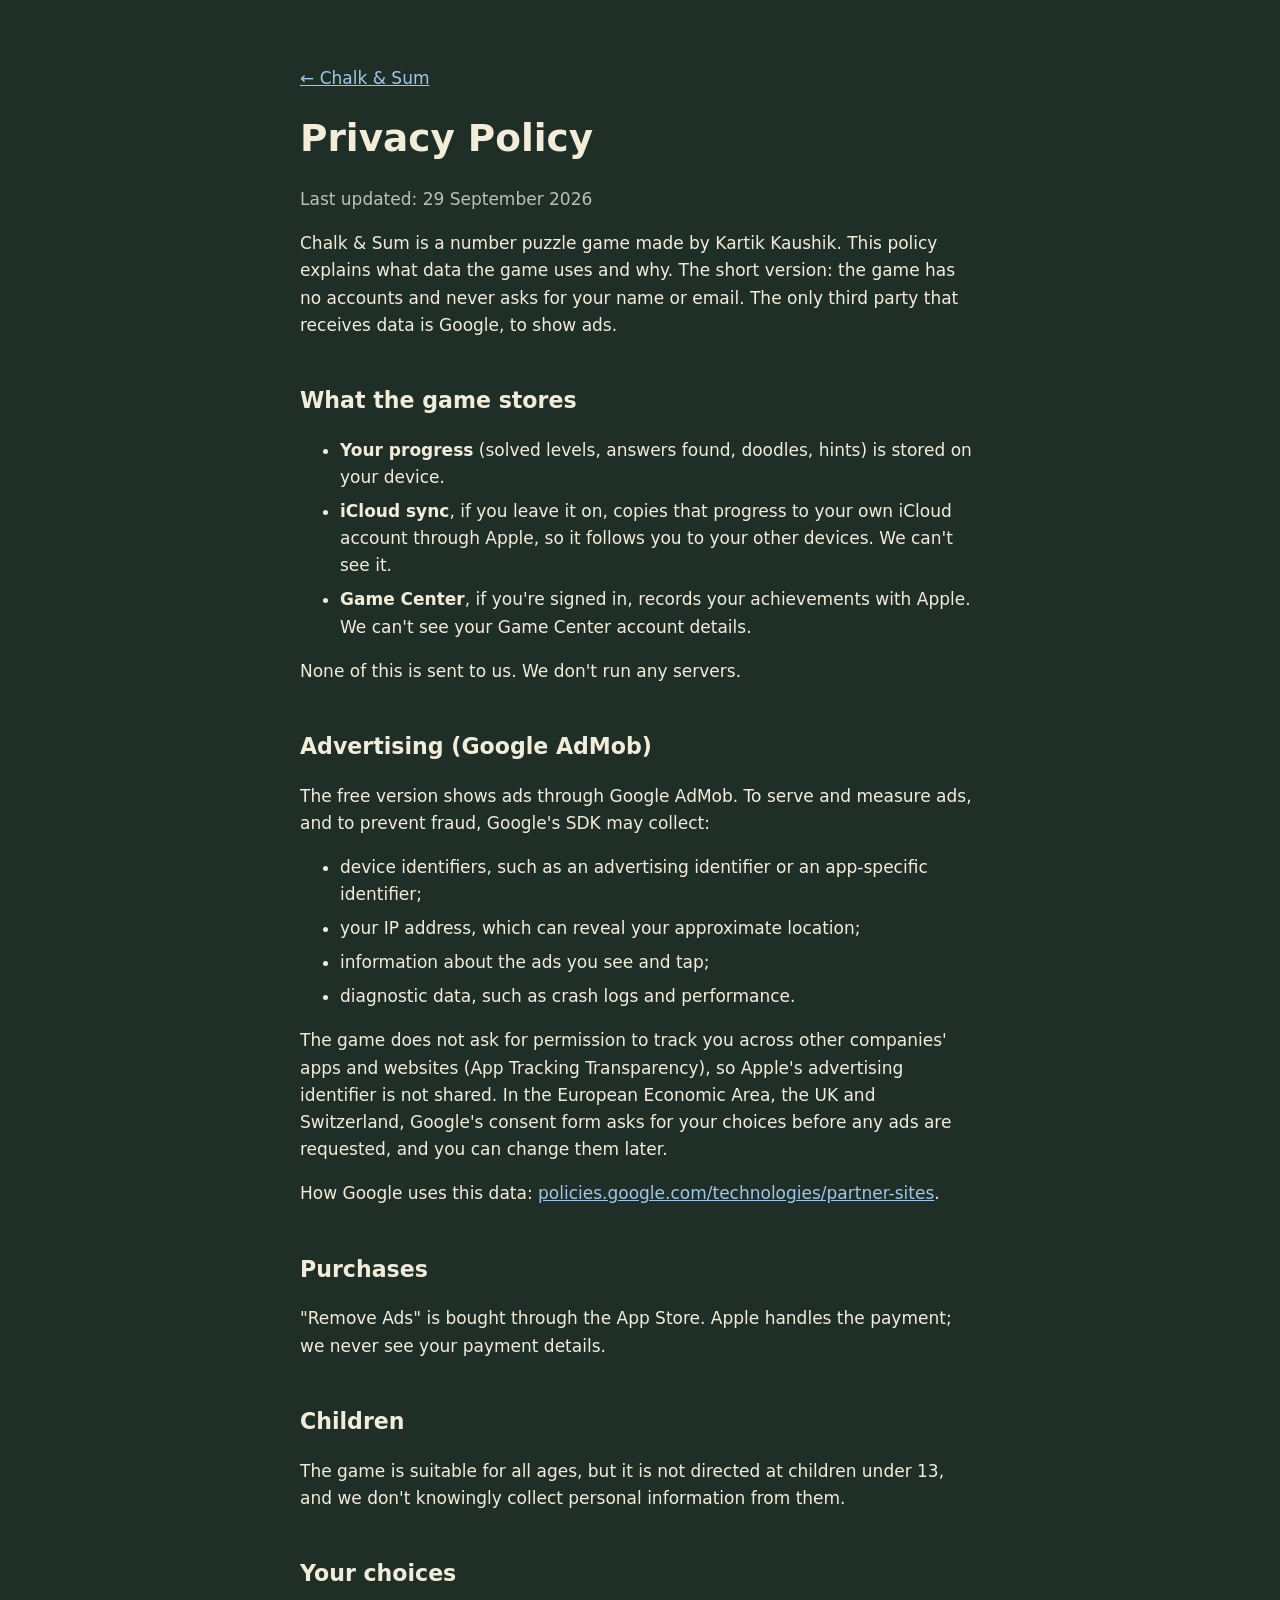
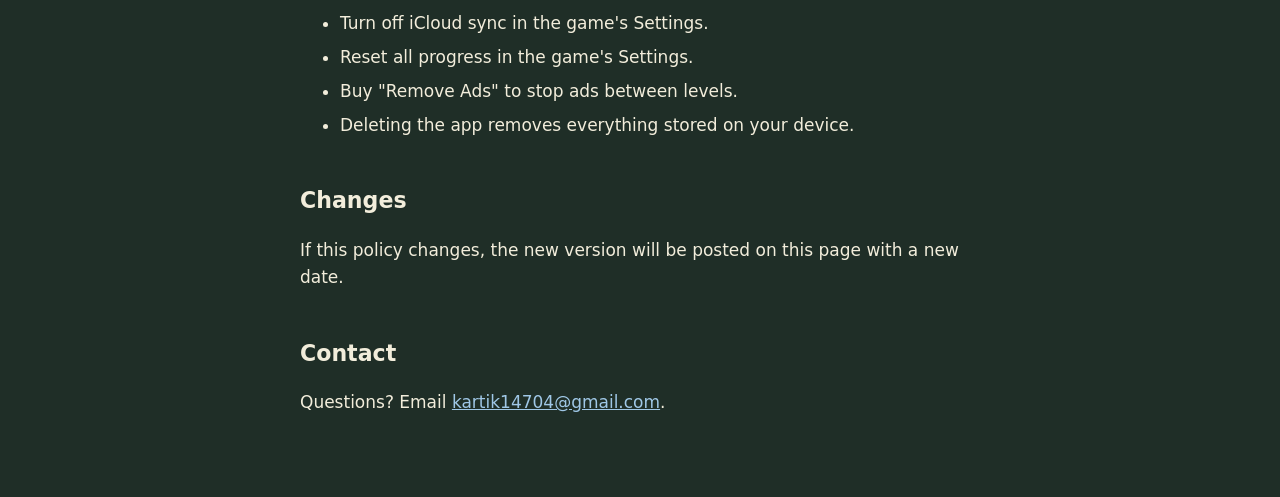
==== privacy.html @ 6f27b085 "Add Chalk & Sum support page, privacy policy and app-ads.txt" ====
<!DOCTYPE html>
<html lang="en">
<head>
<meta charset="utf-8">
<meta name="viewport" content="width=device-width, initial-scale=1">
<title>Chalk &amp; Sum · Privacy Policy</title>
<link rel="stylesheet" href="style.css">
</head>
<body>
<main>
<p class="back"><a href="./">← Chalk &amp; Sum</a></p>
<h1>Privacy Policy</h1>
<p class="muted">Last updated: 29 September 2026</p>

<p>Chalk &amp; Sum is a number puzzle game made by Kartik Kaushik. This policy explains what data the game uses and why. The short version: the game has no accounts and never asks for your name or email. The only third party that receives data is Google, to show ads.</p>

<h2>What the game stores</h2>
<ul>
  <li><strong>Your progress</strong> (solved levels, answers found, doodles, hints) is stored on your device.</li>
  <li><strong>iCloud sync</strong>, if you leave it on, copies that progress to your own iCloud account through Apple, so it follows you to your other devices. We can't see it.</li>
  <li><strong>Game Center</strong>, if you're signed in, records your achievements with Apple. We can't see your Game Center account details.</li>
</ul>
<p>None of this is sent to us. We don't run any servers.</p>

<h2>Advertising (Google AdMob)</h2>
<p>The free version shows ads through Google AdMob. To serve and measure ads, and to prevent fraud, Google's SDK may collect:</p>
<ul>
  <li>device identifiers, such as an advertising identifier or an app-specific identifier;</li>
  <li>your IP address, which can reveal your approximate location;</li>
  <li>information about the ads you see and tap;</li>
  <li>diagnostic data, such as crash logs and performance.</li>
</ul>
<p>The game does not ask for permission to track you across other companies' apps and websites (App Tracking Transparency), so Apple's advertising identifier is not shared. In the European Economic Area, the UK and Switzerland, Google's consent form asks for your choices before any ads are requested, and you can change them later.</p>
<p>How Google uses this data: <a href="https://policies.google.com/technologies/partner-sites">policies.google.com/technologies/partner-sites</a>.</p>

<h2>Purchases</h2>
<p>"Remove Ads" is bought through the App Store. Apple handles the payment; we never see your payment details.</p>

<h2>Children</h2>
<p>The game is suitable for all ages, but it is not directed at children under 13, and we don't knowingly collect personal information from them.</p>

<h2>Your choices</h2>
<ul>
  <li>Turn off iCloud sync in the game's Settings.</li>
  <li>Reset all progress in the game's Settings.</li>
  <li>Buy "Remove Ads" to stop ads between levels.</li>
  <li>Deleting the app removes everything stored on your device.</li>
</ul>

<h2>Changes</h2>
<p>If this policy changes, the new version will be posted on this page with a new date.</p>

<h2>Contact</h2>
<p>Questions? Email <a href="mailto:kartik14704@gmail.com">kartik14704@gmail.com</a>.</p>
</main>
</body>
</html>
---- style.css ----
:root {
  --board: #1f2e27;
  --ink: #f2eddb;
  --muted: #b8c2b5;
  --link: #9fc7e6;
}

body {
  margin: 0;
  background: var(--board);
  color: var(--ink);
  font: 17px/1.6 "Chalkboard SE", "Comic Neue", ui-rounded, system-ui, sans-serif;
}

main {
  max-width: 680px;
  margin: 0 auto;
  padding: 48px 16px 64px;
}

h1 { font-size: 2.2em; margin: 0 0 0.3em; }
h2 { font-size: 1.3em; margin-top: 2em; }
a { color: var(--link); }
.muted, .back { color: var(--muted); }
.lede { font-size: 1.15em; color: var(--muted); }
li { margin-bottom: 0.4em; }
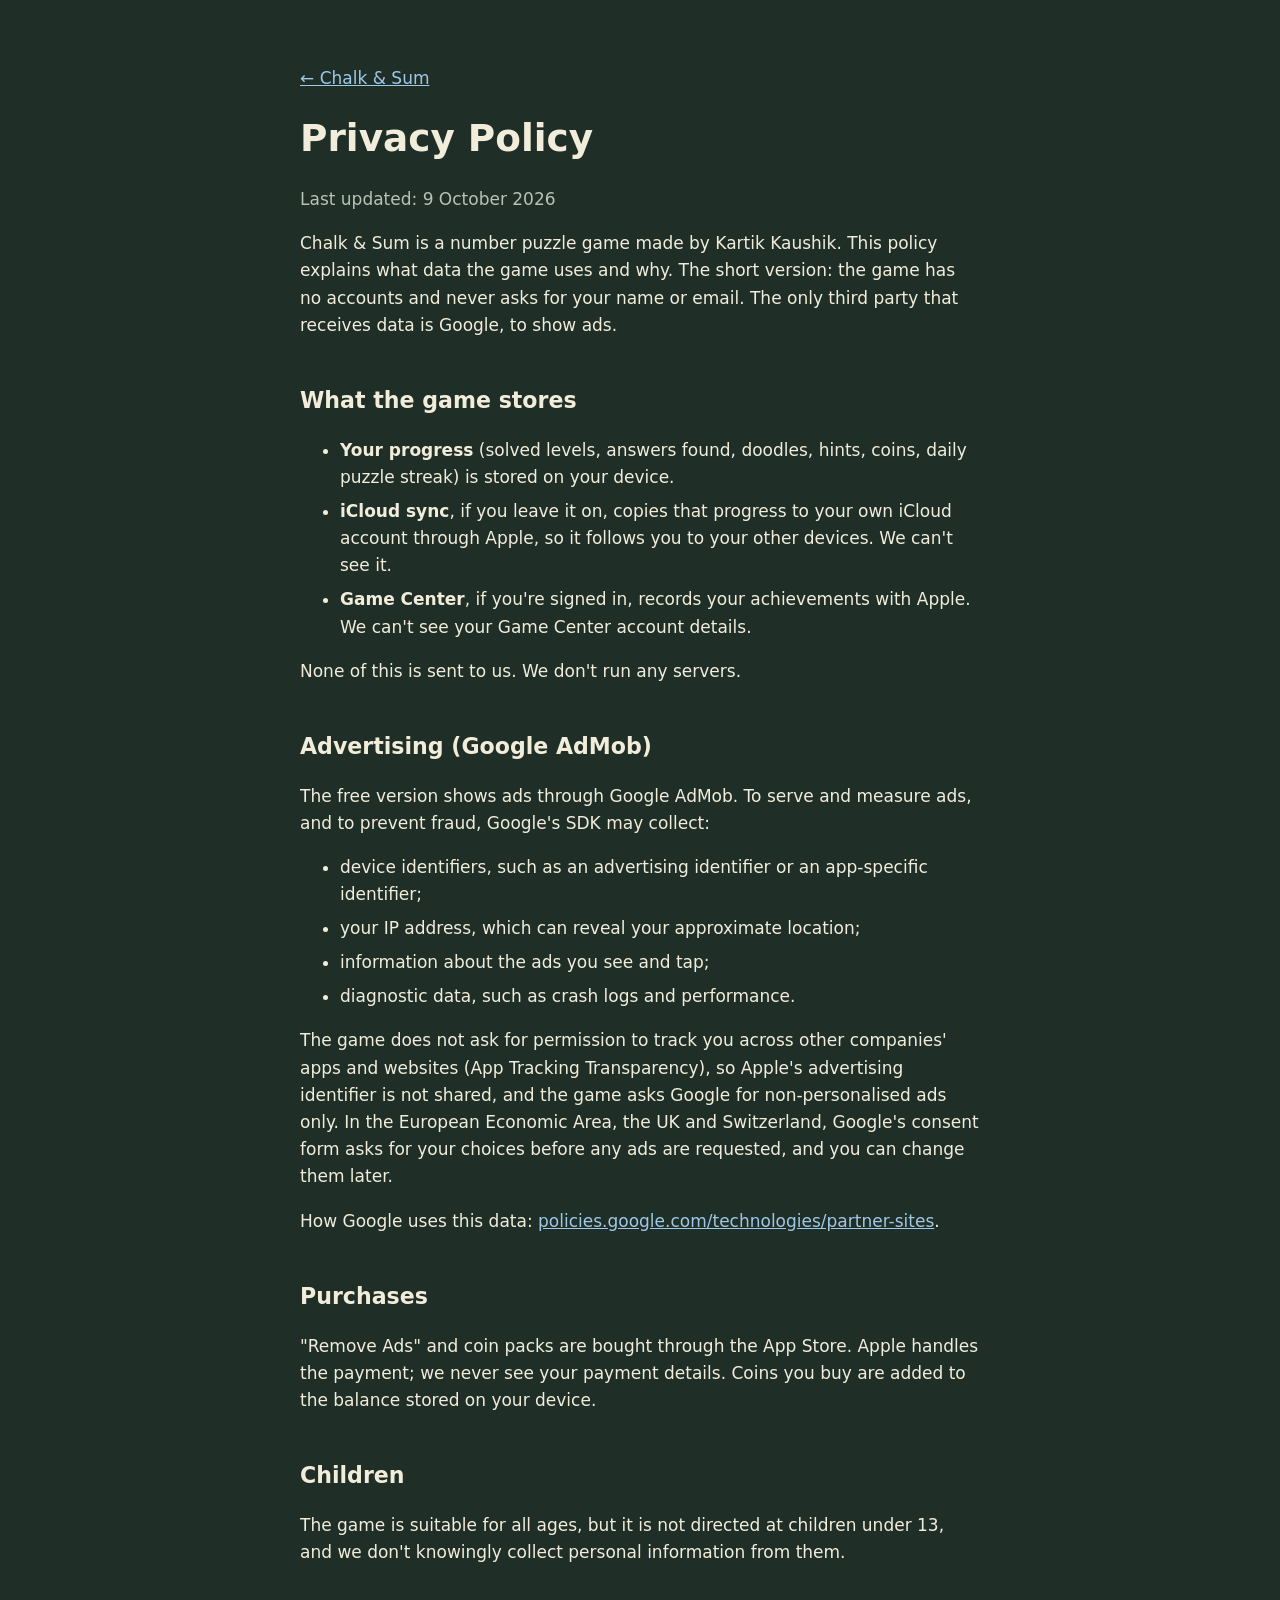
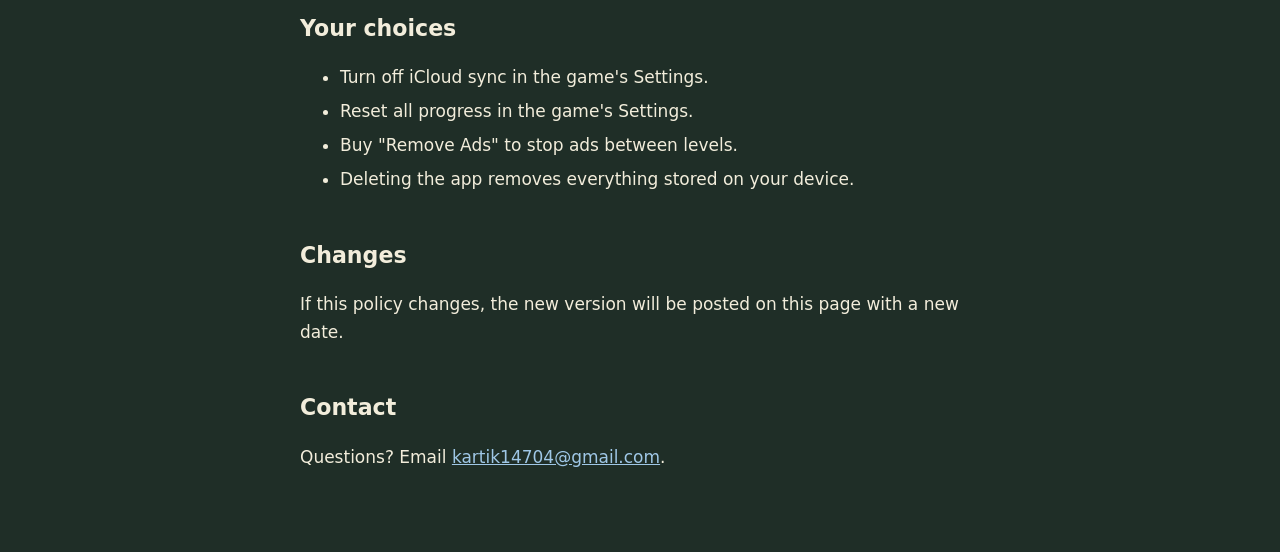
==== commit 595e4a00: "Update Chalk & Sum privacy policy for coin packs and non-personalised ads Co-Authored-By: Claude Opu" ====
--- a/privacy.html
+++ b/privacy.html
@@ -10,13 +10,13 @@
 <main>
 <p class="back"><a href="./">← Chalk &amp; Sum</a></p>
 <h1>Privacy Policy</h1>
-<p class="muted">Last updated: 29 September 2026</p>
+<p class="muted">Last updated: 9 October 2026</p>
 
 <p>Chalk &amp; Sum is a number puzzle game made by Kartik Kaushik. This policy explains what data the game uses and why. The short version: the game has no accounts and never asks for your name or email. The only third party that receives data is Google, to show ads.</p>
 
 <h2>What the game stores</h2>
 <ul>
-  <li><strong>Your progress</strong> (solved levels, answers found, doodles, hints) is stored on your device.</li>
+  <li><strong>Your progress</strong> (solved levels, answers found, doodles, hints, coins, daily puzzle streak) is stored on your device.</li>
   <li><strong>iCloud sync</strong>, if you leave it on, copies that progress to your own iCloud account through Apple, so it follows you to your other devices. We can't see it.</li>
   <li><strong>Game Center</strong>, if you're signed in, records your achievements with Apple. We can't see your Game Center account details.</li>
 </ul>
@@ -30,11 +30,11 @@
   <li>information about the ads you see and tap;</li>
   <li>diagnostic data, such as crash logs and performance.</li>
 </ul>
-<p>The game does not ask for permission to track you across other companies' apps and websites (App Tracking Transparency), so Apple's advertising identifier is not shared. In the European Economic Area, the UK and Switzerland, Google's consent form asks for your choices before any ads are requested, and you can change them later.</p>
+<p>The game does not ask for permission to track you across other companies' apps and websites (App Tracking Transparency), so Apple's advertising identifier is not shared, and the game asks Google for non-personalised ads only. In the European Economic Area, the UK and Switzerland, Google's consent form asks for your choices before any ads are requested, and you can change them later.</p>
 <p>How Google uses this data: <a href="https://policies.google.com/technologies/partner-sites">policies.google.com/technologies/partner-sites</a>.</p>
 
 <h2>Purchases</h2>
-<p>"Remove Ads" is bought through the App Store. Apple handles the payment; we never see your payment details.</p>
+<p>"Remove Ads" and coin packs are bought through the App Store. Apple handles the payment; we never see your payment details. Coins you buy are added to the balance stored on your device.</p>
 
 <h2>Children</h2>
 <p>The game is suitable for all ages, but it is not directed at children under 13, and we don't knowingly collect personal information from them.</p>
